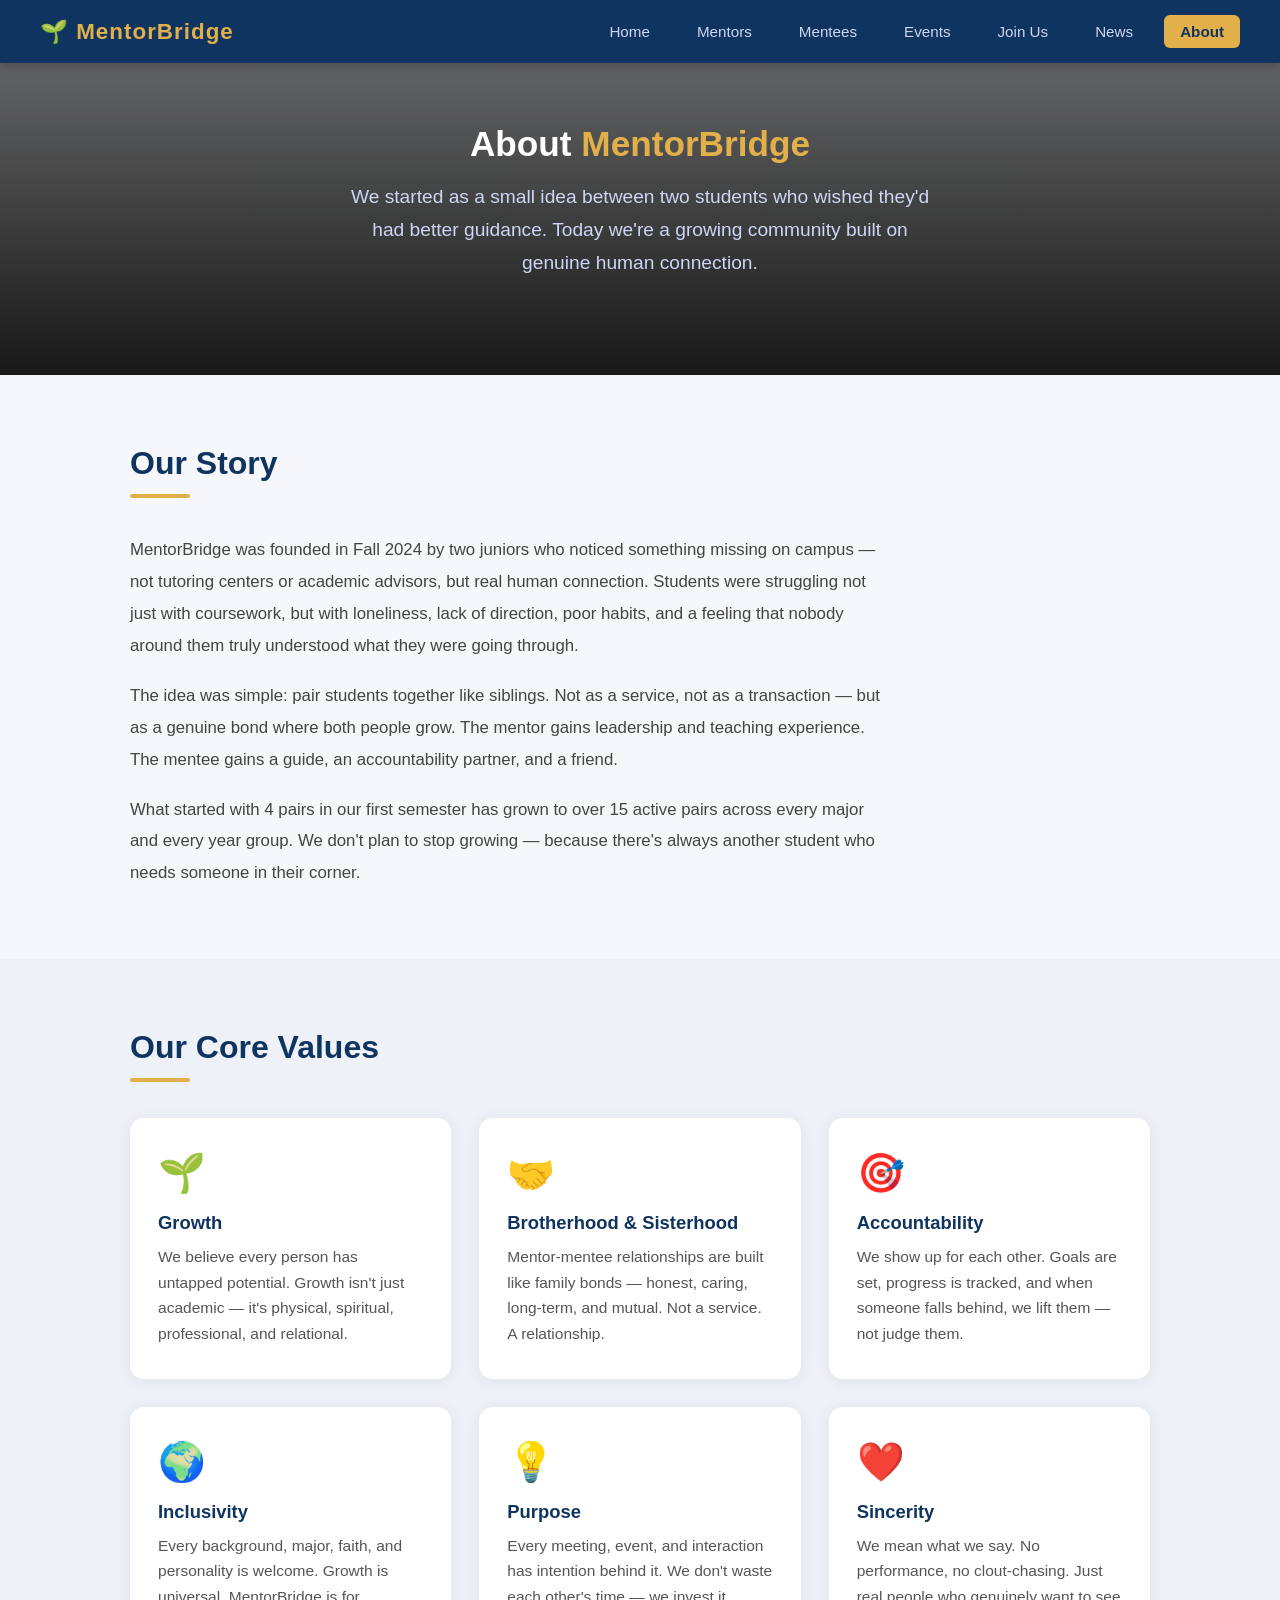
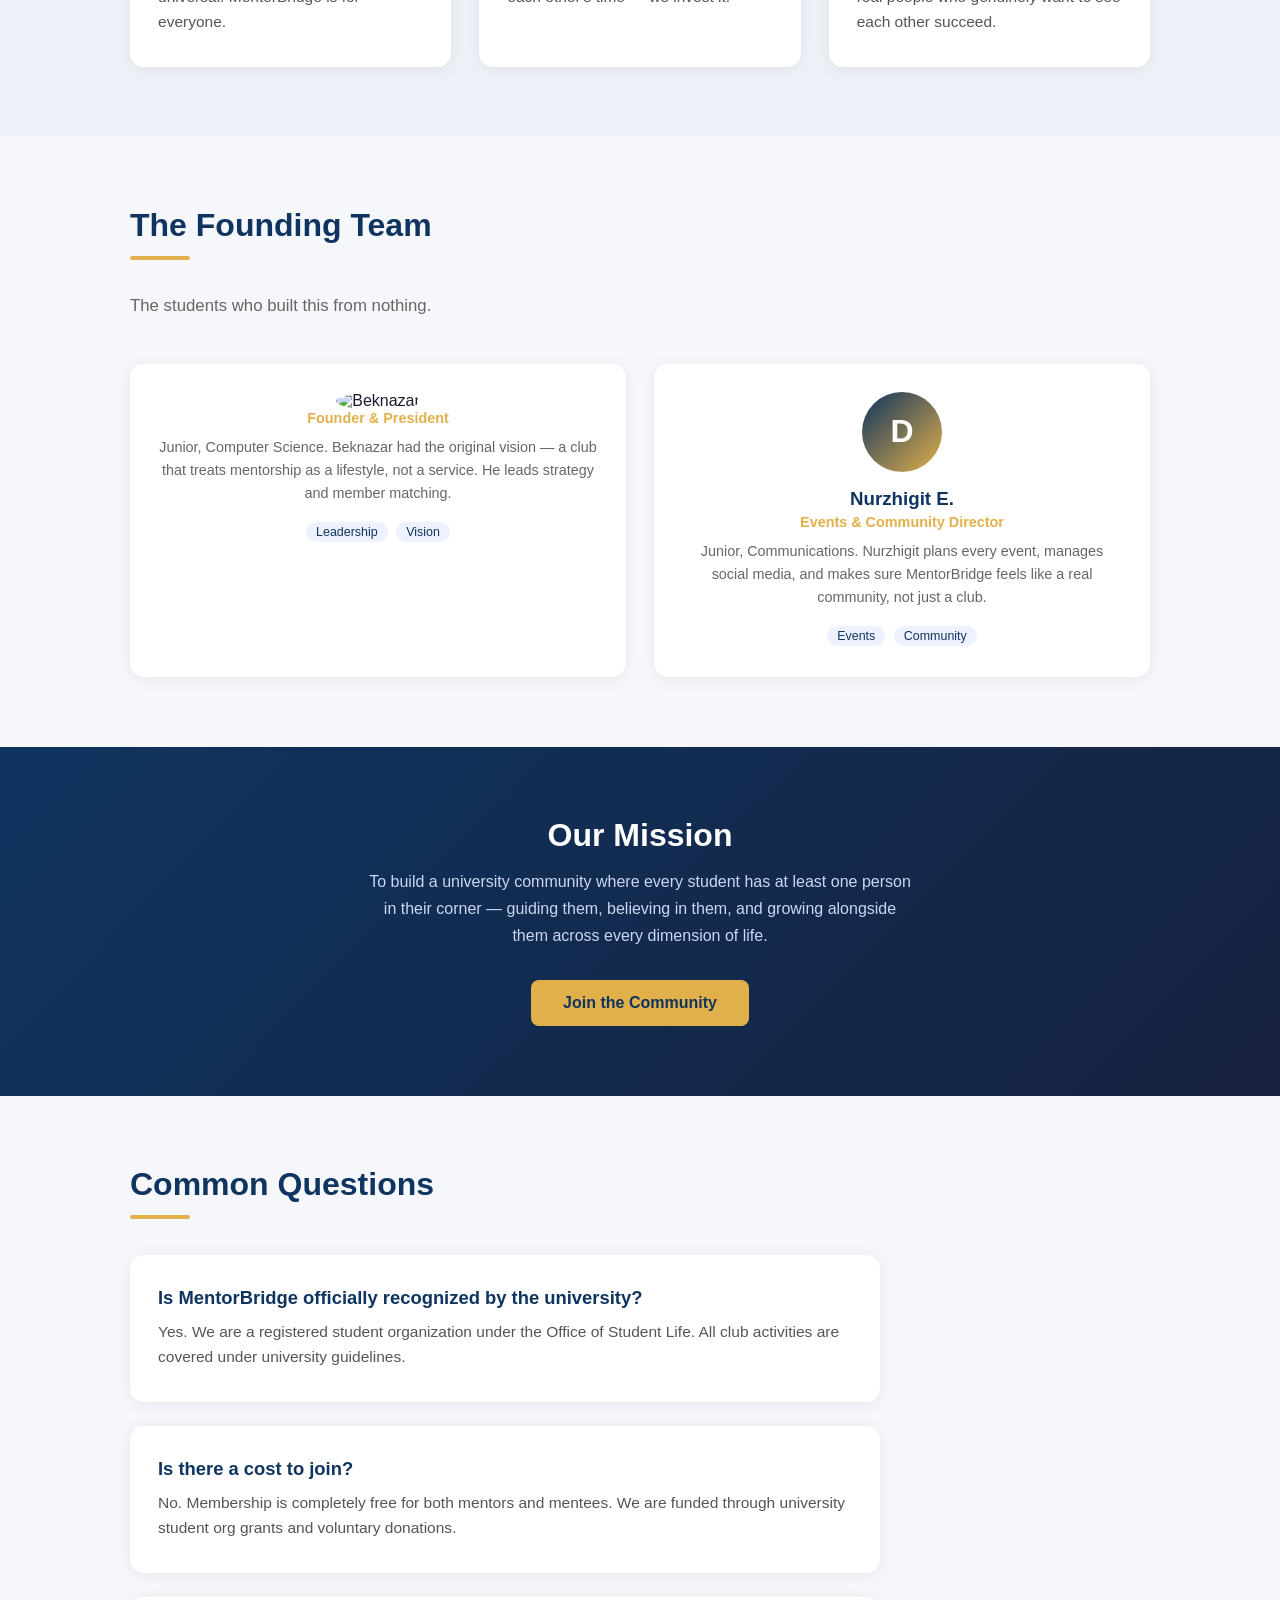
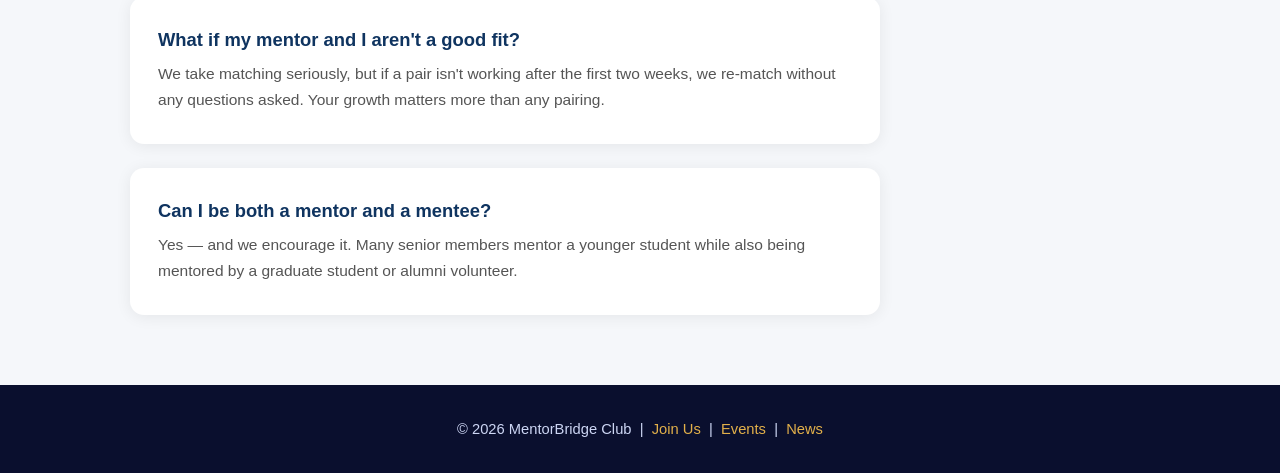
==== about.html @ be33f806 "Add files via upload" ====
<!DOCTYPE html>
<html lang="en">
<head>
  <meta charset="UTF-8">
  <meta name="viewport" content="width=device-width, initial-scale=1.0">
  <title>About Us — MentorBridge</title>
  <link rel="stylesheet" href="styles.css">
</head>
<body>

 <nav>
  <a href="index.html" class="nav-logo">🌱 MentorBridge</a>

  <button class="menu-toggle" onclick="toggleMenu()">☰</button>

  <ul class="nav-links" id="navLinks">
    <li><a href="index.html">Home</a></li>
    <li><a href="mentors.html">Mentors</a></li>
    <li><a href="mentees.html">Mentees</a></li>
    <li><a href="events.html">Events</a></li>
    <li><a href="membership.html">Join Us</a></li>
    <li><a href="news.html">News</a></li>
    <li><a href="about.html" class="active">About</a></li>
  </ul>
</nav>

  <!-- HERO -->
  <section class="hero" style="padding: 60px 20px;">
    <h1 style="font-size:2.2rem;">About <span>MentorBridge</span></h1>
    <p>We started as a small idea between two students who wished they'd had better guidance. Today we're a growing community built on genuine human connection.</p>
  </section>

  <!-- OUR STORY -->
   <div class="section">
      <h2 class="section-title">Our Story</h2>
    <div class="divider"></div>
    <div style="max-width:750px; line-height:1.9; color:#444; font-size:1.05rem;">
      <p style="margin-bottom:18px;">MentorBridge was founded in Fall 2024 by two juniors who noticed something missing on campus — not tutoring centers or academic advisors, but real human connection. Students were struggling not just with coursework, but with loneliness, lack of direction, poor habits, and a feeling that nobody around them truly understood what they were going through.</p>
      <p style="margin-bottom:18px;">The idea was simple: pair students together like siblings. Not as a service, not as a transaction — but as a genuine bond where both people grow. The mentor gains leadership and teaching experience. The mentee gains a guide, an accountability partner, and a friend.</p>
      <p>What started with 4 pairs in our first semester has grown to over 15 active pairs across every major and every year group. We don't plan to stop growing — because there's always another student who needs someone in their corner.</p>
    </div>
  </div>

  <!-- VALUES -->
  <div class="bg-gray" style="padding: 70px 0;">
    <div class="section" style="padding-top:0; padding-bottom:0;">
      <h2 class="section-title">Our Core Values</h2>
      <div class="divider"></div>
      <div class="cards-grid">
        <div class="card"><div class="card-icon">🌱</div><h3>Growth</h3><p>We believe every person has untapped potential. Growth isn't just academic — it's physical, spiritual, professional, and relational.</p></div>
        <div class="card"><div class="card-icon">🤝</div><h3>Brotherhood & Sisterhood</h3><p>Mentor-mentee relationships are built like family bonds — honest, caring, long-term, and mutual. Not a service. A relationship.</p></div>
        <div class="card"><div class="card-icon">🎯</div><h3>Accountability</h3><p>We show up for each other. Goals are set, progress is tracked, and when someone falls behind, we lift them — not judge them.</p></div>
        <div class="card"><div class="card-icon">🌍</div><h3>Inclusivity</h3><p>Every background, major, faith, and personality is welcome. Growth is universal. MentorBridge is for everyone.</p></div>
        <div class="card"><div class="card-icon">💡</div><h3>Purpose</h3><p>Every meeting, event, and interaction has intention behind it. We don't waste each other's time — we invest it.</p></div>
        <div class="card"><div class="card-icon">❤️</div><h3>Sincerity</h3><p>We mean what we say. No performance, no clout-chasing. Just real people who genuinely want to see each other succeed.</p></div>
      </div>
    </div>
  </div>

  <!-- FOUNDING TEAM -->
  <div class="section">
    <h2 class="section-title">The Founding Team</h2>
    <div class="divider"></div>
    <p class="section-subtitle">The students who built this from nothing.</p>
    <div class="cards-grid">

      <div class="person-card">
        <img src="images/beknazar.jpg" alt="Beknazar" class="avatar-img">
        <div class="role">Founder & President</div>
        <p>Junior, Computer Science. Beknazar had the original vision — a club that treats mentorship as a lifestyle, not a service. He leads strategy and member matching.</p>
        <div style="margin-top:14px;">
          <span class="tag">Leadership</span>
          <span class="tag">Vision</span>
        </div>
      </div>


      <div class="person-card">
        <div class="avatar" style="background: linear-gradient(135deg, #0f3460, #e2b04a);">D</div>
        <h3>Nurzhigit E.</h3>
        <div class="role">Events & Community Director</div>
        <p>Junior, Communications. Nurzhigit plans every event, manages social media, and makes sure MentorBridge feels like a real community, not just a club.</p>
        <div style="margin-top:14px;">
          <span class="tag">Events</span>
          <span class="tag">Community</span>
        </div>
      </div>

    </div>
  </div>

  <!-- MISSION STATEMENT BAND -->
  <div class="highlight-band">
    <h2>Our Mission</h2>
    <p>To build a university community where every student has at least one person in their corner — guiding them, believing in them, and growing alongside them across every dimension of life.</p>
    <a href="membership.html" class="btn btn-primary">Join the Community</a>
  </div>

  <!-- FAQ -->
  <div class="section">
    <h2 class="section-title">Common Questions</h2>
    <div class="divider"></div>
    <div style="max-width:750px; display:flex; flex-direction:column; gap:24px;">

      <div class="card">
        <h3>Is MentorBridge officially recognized by the university?</h3>
        <p style="margin-top:8px;">Yes. We are a registered student organization under the Office of Student Life. All club activities are covered under university guidelines.</p>
      </div>

      <div class="card">
        <h3>Is there a cost to join?</h3>
        <p style="margin-top:8px;">No. Membership is completely free for both mentors and mentees. We are funded through university student org grants and voluntary donations.</p>
      </div>

      <div class="card">
        <h3>What if my mentor and I aren't a good fit?</h3>
        <p style="margin-top:8px;">We take matching seriously, but if a pair isn't working after the first two weeks, we re-match without any questions asked. Your growth matters more than any pairing.</p>
      </div>

      <div class="card">
        <h3>Can I be both a mentor and a mentee?</h3>
        <p style="margin-top:8px;">Yes — and we encourage it. Many senior members mentor a younger student while also being mentored by a graduate student or alumni volunteer.</p>
      </div>

    </div>
  </div>

  <footer>
    <p>© 2026 MentorBridge Club &nbsp;|&nbsp; <a href="membership.html">Join Us</a> &nbsp;|&nbsp; <a href="events.html">Events</a> &nbsp;|&nbsp; <a href="news.html">News</a></p>
  </footer>


<script>
function toggleMenu() {
  const menu = document.getElementById("navLinks");
  menu.style.display = (menu.style.display === "flex") ? "none" : "flex";
}
</script>
</body>
</html>
---- styles.css ----
/* ── RESET & BASE ────────────────────────────────── */
* { margin: 0; padding: 0; box-sizing: border-box; }

body {
  font-family: 'Segoe UI', Arial, sans-serif;
  background: #f5f7fa;
  color: #1a1a2e;
}

/* ── NAVIGATION ──────────────────────────────────── */
nav {
  background: #0f3460;
  display: flex;
  justify-content: space-between;
  align-items: center;
  padding: 0 40px;
  position: sticky;
  top: 0;
  z-index: 100;
  box-shadow: 0 2px 10px rgba(0,0,0,0.3);
}

.nav-logo {
  color: #e2b04a;
  font-size: 1.4rem;
  font-weight: 700;
  text-decoration: none;
  padding: 18px 0;
  letter-spacing: 1px;
}

.nav-links {
  display: flex;
  list-style: none;
  gap: 6px;
}

.nav-links a {
  color: #cdd6f4;
  text-decoration: none;
  padding: 8px 16px;
  border-radius: 6px;
  font-size: 0.95rem;
  transition: background 0.2s, color 0.2s;
}

.nav-links a:hover,
.nav-links a.active {
  background: #e2b04a;
  color: #0f3460;
  font-weight: 600;
}

/* ── HERO SECTION ────────────────────────────────── */
.hero {
    background: 
        linear-gradient(rgba(0,0,0,0.6), rgba(0,0,0,0.9)),
        url("images/univer.jpg");
    background-size: cover;
    background-position: top center;
    background-repeat: no-repeat;

    color: white;
    text-align: center;
    padding: 100px 20px;
}

.hero h1 {
  font-size: 3rem;
  font-weight: 800;
  margin-bottom: 16px;
  line-height: 1.2;
}

.hero h1 span { color: #e2b04a; }

.hero p {
  font-size: 1.2rem;
  color: #cdd6f4;
  max-width: 600px;
  margin: 0 auto 36px;
  line-height: 1.7;
}

.hero-buttons {
  display: flex;
  gap: 16px;
  justify-content: center;
  flex-wrap: wrap;
}

/* ── BUTTONS ─────────────────────────────────────── */
.btn {
  padding: 14px 32px;
  border-radius: 8px;
  font-size: 1rem;
  font-weight: 600;
  text-decoration: none;
  cursor: pointer;
  border: none;
  transition: transform 0.15s, box-shadow 0.15s;
  display: inline-block;
}

.btn:hover { transform: translateY(-2px); box-shadow: 0 6px 20px rgba(0,0,0,0.2); }

.btn-primary   { background: #e2b04a; color: #0f3460; }
.btn-secondary { background: transparent; color: white; border: 2px solid white; }
.btn-secondary:hover { background: white; color: #0f3460; }

/* ── SECTION WRAPPER ─────────────────────────────── */
.section {
  padding: 70px 40px;
  max-width: 1100px;
  margin: 0 auto;
}

.section-title {
  font-size: 2rem;
  font-weight: 700;
  color: #0f3460;
  margin-bottom: 10px;
}

.section-subtitle {
  color: #666;
  font-size: 1.05rem;
  margin-bottom: 48px;
}

.divider {
  width: 60px;
  height: 4px;
  background: #e2b04a;
  margin: 12px 0 36px;
  border-radius: 2px;
}

/* ── CARDS ───────────────────────────────────────── */
.cards-grid {
  display: grid;
  grid-template-columns: repeat(auto-fit, minmax(280px, 1fr));
  gap: 28px;
}

.card {
  background: white;
  border-radius: 14px;
  padding: 32px 28px;
  box-shadow: 0 2px 16px rgba(0,0,0,0.07);
  transition: transform 0.2s, box-shadow 0.2s;
}

.card:hover { transform: translateY(-4px); box-shadow: 0 8px 30px rgba(0,0,0,0.12); }

.card-icon {
  font-size: 2.4rem;
  margin-bottom: 16px;
}

.card h3 {
  font-size: 1.15rem;
  color: #0f3460;
  margin-bottom: 10px;
  font-weight: 700;
}

.card p { color: #555; line-height: 1.65; font-size: 0.97rem; }

/* ── PERSON CARD (mentors/mentees page) ──────────── */
.person-card {
  background: white;
  border-radius: 14px;
  padding: 28px;
  box-shadow: 0 2px 16px rgba(0,0,0,0.07);
  text-align: center;
  transition: transform 0.2s;
}

.person-card:hover { transform: translateY(-4px); }

.avatar {
  width: 80px;
  height: 80px;
  border-radius: 50%;
  background: linear-gradient(135deg, #0f3460, #e2b04a);
  margin: 0 auto 16px;
  display: flex;
  align-items: center;
  justify-content: center;
  font-size: 2rem;
  color: white;
  font-weight: 700;
}

.person-card h3 { color: #0f3460; margin-bottom: 4px; font-weight: 700; }
.person-card .role { color: #e2b04a; font-size: 0.9rem; font-weight: 600; margin-bottom: 10px; }
.person-card p { color: #666; font-size: 0.9rem; line-height: 1.6; }

.tag {
  display: inline-block;
  background: #eef2ff;
  color: #0f3460;
  font-size: 0.78rem;
  padding: 3px 10px;
  border-radius: 20px;
  margin: 3px 2px;
  font-weight: 500;
}

/* ── EVENT CARD ──────────────────────────────────── */
.event-card {
  background: white;
  border-radius: 14px;
  padding: 28px 32px;
  box-shadow: 0 2px 16px rgba(0,0,0,0.07);
  display: flex;
  gap: 28px;
  align-items: flex-start;
  transition: transform 0.2s;
}

.event-card:hover { transform: translateY(-3px); }

.event-date {
  background: #0f3460;
  color: white;
  border-radius: 10px;
  padding: 10px 18px;
  text-align: center;
  min-width: 64px;
  flex-shrink: 0;
}

.event-date .month { font-size: 0.78rem; text-transform: uppercase; letter-spacing: 1px; color: #e2b04a; }
.event-date .day   { font-size: 2rem; font-weight: 800; line-height: 1; }

.event-info h3 { color: #0f3460; font-size: 1.1rem; margin-bottom: 6px; }
.event-info p  { color: #666; font-size: 0.93rem; line-height: 1.6; margin-bottom: 10px; }
.event-meta    { font-size: 0.85rem; color: #888; }

/* ── EVENTS GRID ─────────────────────────────────── */
.events-grid { display: flex; flex-direction: column; gap: 20px; }

/* ── NEWS CARD ───────────────────────────────────── */
.news-card {
  background: white;
  border-radius: 14px;
  overflow: hidden;
  box-shadow: 0 2px 16px rgba(0,0,0,0.07);
  transition: transform 0.2s;
}

.news-card:hover { transform: translateY(-4px); }

.news-banner {
  height: 140px;
  display: flex;
  align-items: center;
  justify-content: center;
  font-size: 3rem;
}

.news-body { padding: 22px; }
.news-body .date  { font-size: 0.82rem; color: #e2b04a; font-weight: 600; margin-bottom: 8px; }
.news-body h3     { color: #0f3460; margin-bottom: 8px; font-size: 1.05rem; }
.news-body p      { color: #666; font-size: 0.92rem; line-height: 1.65; }

/* ── MEMBERSHIP PAGE ─────────────────────────────── */
.membership-grid {
  display: grid;
  grid-template-columns: 1fr 1fr;
  gap: 32px;
  margin-bottom: 60px;
}

.membership-box {
  border-radius: 14px;
  padding: 36px;
  color: white;
}

.membership-box.mentor { background: linear-gradient(135deg, #0f3460, #16213e); }
.membership-box.mentee { background: linear-gradient(135deg, #7b2d8b, #4a1060); }

.membership-box h2 { font-size: 1.6rem; margin-bottom: 12px; }
.membership-box p  { opacity: 0.85; line-height: 1.7; margin-bottom: 20px; }

.membership-box ul { list-style: none; margin-bottom: 24px; }
.membership-box ul li { padding: 6px 0; opacity: 0.9; }
.membership-box ul li::before { content: "✓  "; color: #e2b04a; font-weight: bold; }

/* ── FORM ────────────────────────────────────────── */
.form-section {
  background: white;
  border-radius: 14px;
  padding: 40px;
  box-shadow: 0 2px 16px rgba(0,0,0,0.07);
  max-width: 680px;
  margin: 0 auto;
}

.form-section h2 { color: #0f3460; margin-bottom: 24px; font-size: 1.5rem; }

.form-group { margin-bottom: 20px; }
.form-group label { display: block; margin-bottom: 6px; font-weight: 600; color: #333; font-size: 0.95rem; }
.form-group input,
.form-group select,
.form-group textarea {
  width: 100%;
  padding: 12px 16px;
  border: 2px solid #e0e0e0;
  border-radius: 8px;
  font-size: 1rem;
  font-family: inherit;
  transition: border-color 0.2s;
  outline: none;
}

.form-group input:focus,
.form-group select:focus,
.form-group textarea:focus { border-color: #0f3460; }

.form-group textarea { height: 120px; resize: vertical; }

/* ── HIGHLIGHT BAND ──────────────────────────────── */
.highlight-band {
  background: linear-gradient(135deg, #0f3460, #16213e);
  color: white;
  padding: 70px 40px;
  text-align: center;
}

.highlight-band h2 { font-size: 2rem; margin-bottom: 14px; }
.highlight-band p  { color: #cdd6f4; max-width: 550px; margin: 0 auto 30px; line-height: 1.7; }

/* ── STATS BAR ───────────────────────────────────── */
.stats-bar {
  background: #e2b04a;
  display: flex;
  justify-content: center;
  gap: 60px;
  padding: 36px 40px;
  flex-wrap: wrap;
}

.stat { text-align: center; }
.stat .number { font-size: 2.2rem; font-weight: 800; color: #0f3460; }
.stat .label  { font-size: 0.9rem; color: #333; font-weight: 500; margin-top: 4px; }

/* ── FOOTER ──────────────────────────────────────── */
footer {
  background: #0a0f2e;
  color: #cdd6f4;
  text-align: center;
  padding: 36px 20px;
  font-size: 0.92rem;
}

footer a { color: #e2b04a; text-decoration: none; }

/* ── SCHEDULE TABLE ──────────────────────────────── */
.schedule-table {
  width: 100%;
  border-collapse: collapse;
  background: white;
  border-radius: 14px;
  overflow: hidden;
  box-shadow: 0 2px 16px rgba(0,0,0,0.07);
  font-size: 0.95rem;
}

.schedule-table thead {
  background: #0f3460;
  color: white;
}

.schedule-table th {
  padding: 14px 20px;
  text-align: left;
  font-weight: 600;
  letter-spacing: 0.5px;
  font-size: 0.88rem;
  text-transform: uppercase;
}

.schedule-table td {
  padding: 14px 20px;
  border-bottom: 1px solid #eef1f8;
  color: #444;
}

.schedule-table tbody tr:last-child td { border-bottom: none; }
.schedule-table tbody tr:hover { background: #f8f9ff; }

.badge {
  display: inline-block;
  padding: 3px 12px;
  border-radius: 20px;
  font-size: 0.78rem;
  font-weight: 600;
}

.badge.open    { background: #d1fae5; color: #065f46; }
.badge.members { background: #e0e7ff; color: #3730a3; }

.bg-gray { background: #eef1f8; }

.avatar-img {
    width: 80px;
    height: 80px;
    border-radius: 50%;
    object-fit: cover;
}

.menu-toggle {
  display: none;
  font-size: 24px;
  background: none;
  border: none;
  color: white;
}

/* desktop */
.nav-links {
  display: flex;
  list-style: none;
  gap: 15px;
}

/* mobile */
@media (max-width: 768px) {

  .menu-toggle {
    display: block;
  }

  .nav-links {
    display: none;
    flex-direction: column;
    background: #0f3460;
    position: absolute;
    top: 60px;
    left: 0;
    width: 100%;
    padding: 20px;
  }

}
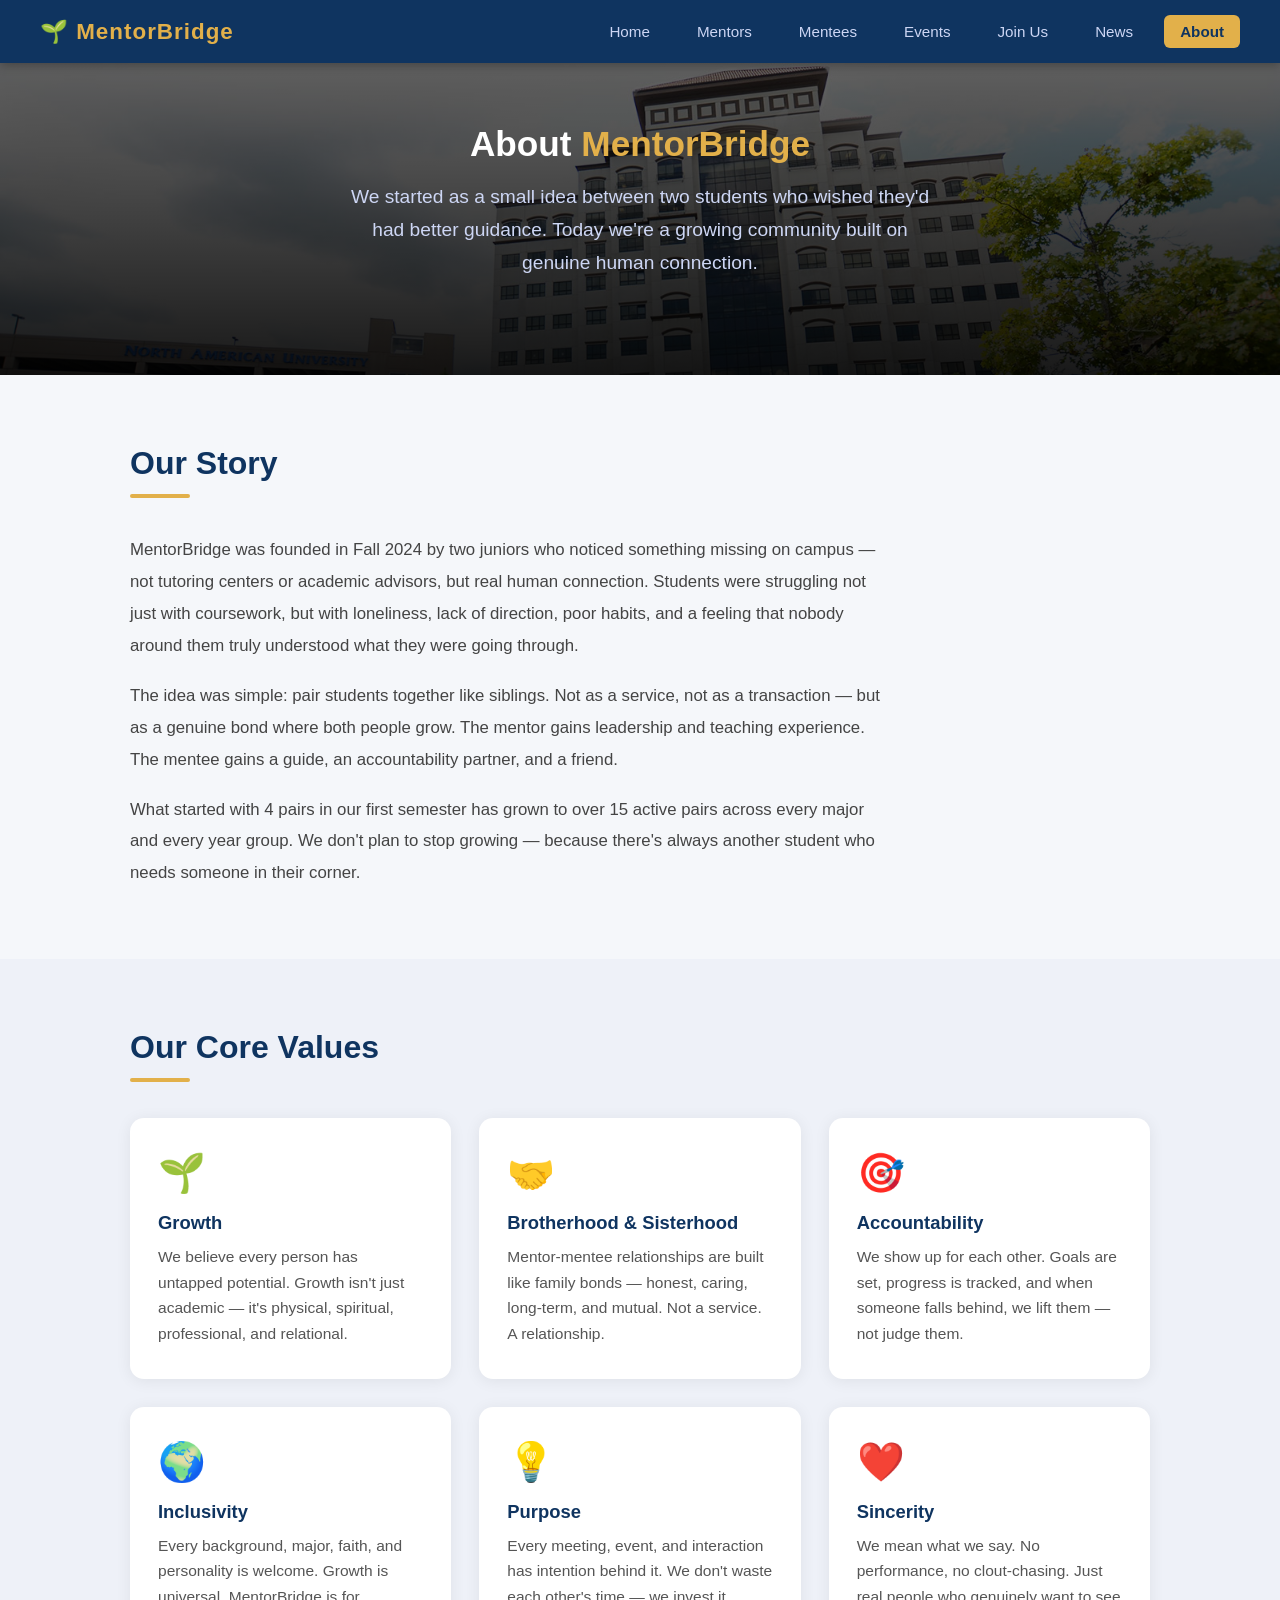
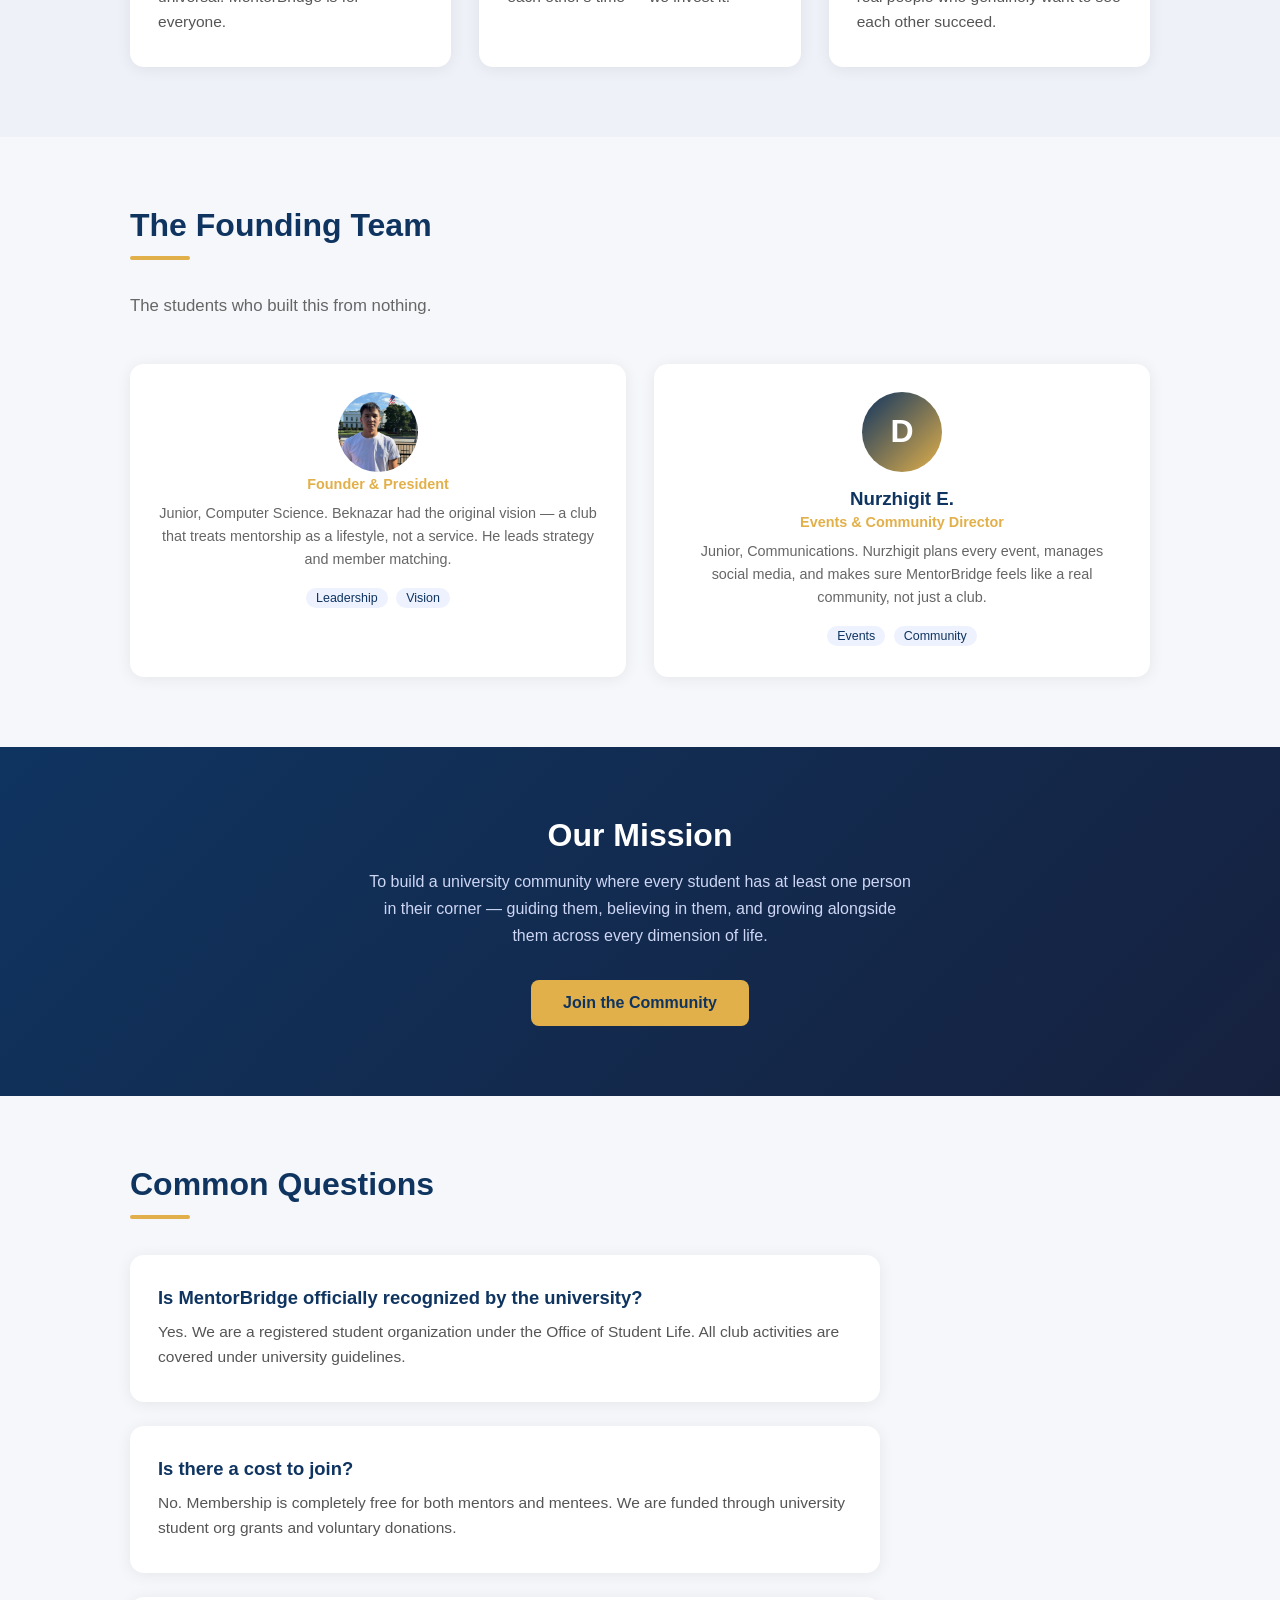
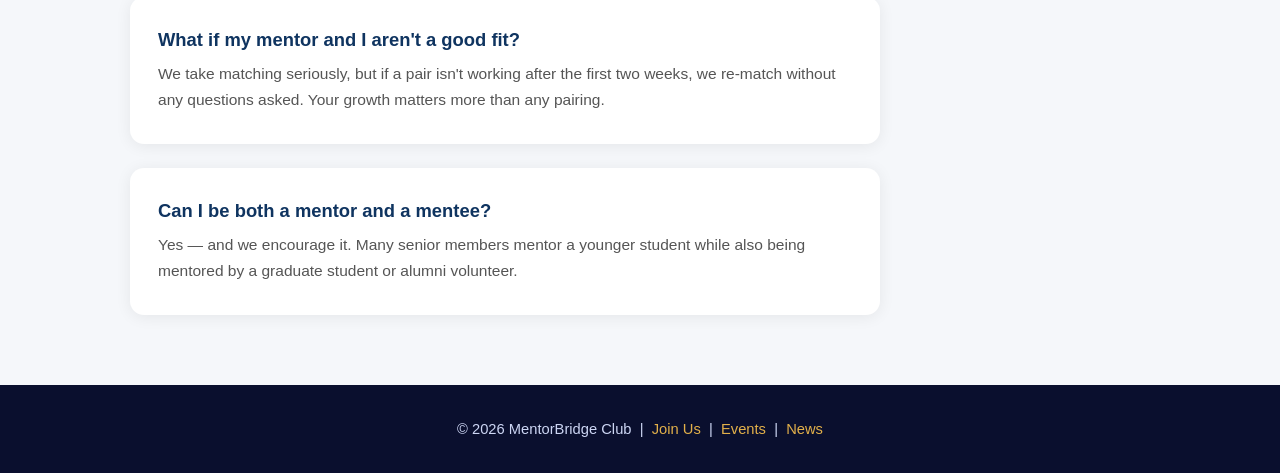
==== commit 9cf0a067: "Update about.html" ====
--- a/about.html
+++ b/about.html
@@ -65,7 +65,7 @@
     <div class="cards-grid">
 
       <div class="person-card">
-        <img src="images/beknazar.jpg" alt="Beknazar" class="avatar-img">
+        <img src="beknazar.jpg" alt="Beknazar" class="avatar-img">
         <div class="role">Founder & President</div>
         <p>Junior, Computer Science. Beknazar had the original vision — a club that treats mentorship as a lifestyle, not a service. He leads strategy and member matching.</p>
         <div style="margin-top:14px;">
@@ -137,4 +137,4 @@
 }
 </script>
 </body>
-</html>+</html>
--- a/styles.css
+++ b/styles.css
@@ -55,7 +55,7 @@
 .hero {
     background: 
         linear-gradient(rgba(0,0,0,0.6), rgba(0,0,0,0.9)),
-        url("images/univer.jpg");
+        url("univer.jpg");
     background-size: cover;
     background-position: top center;
     background-repeat: no-repeat;
@@ -446,4 +446,4 @@
     padding: 20px;
   }
 
-}+}
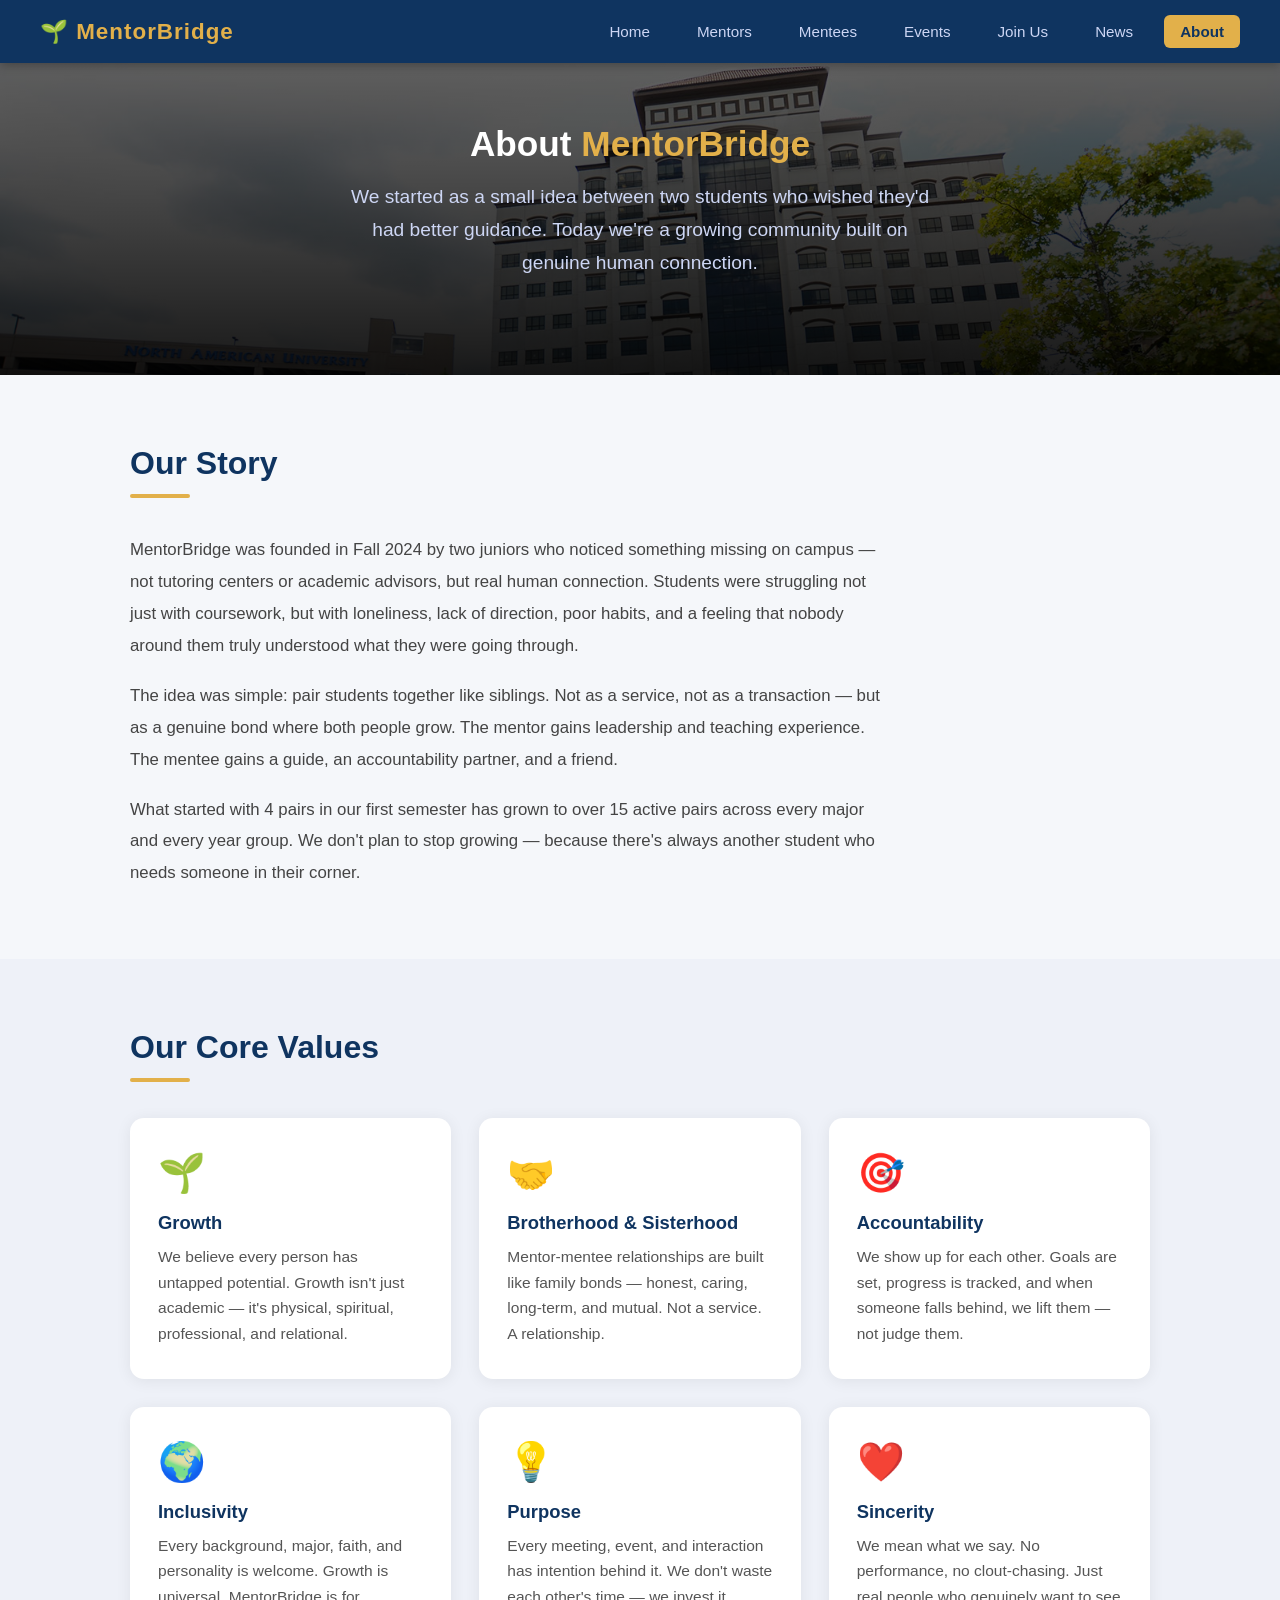
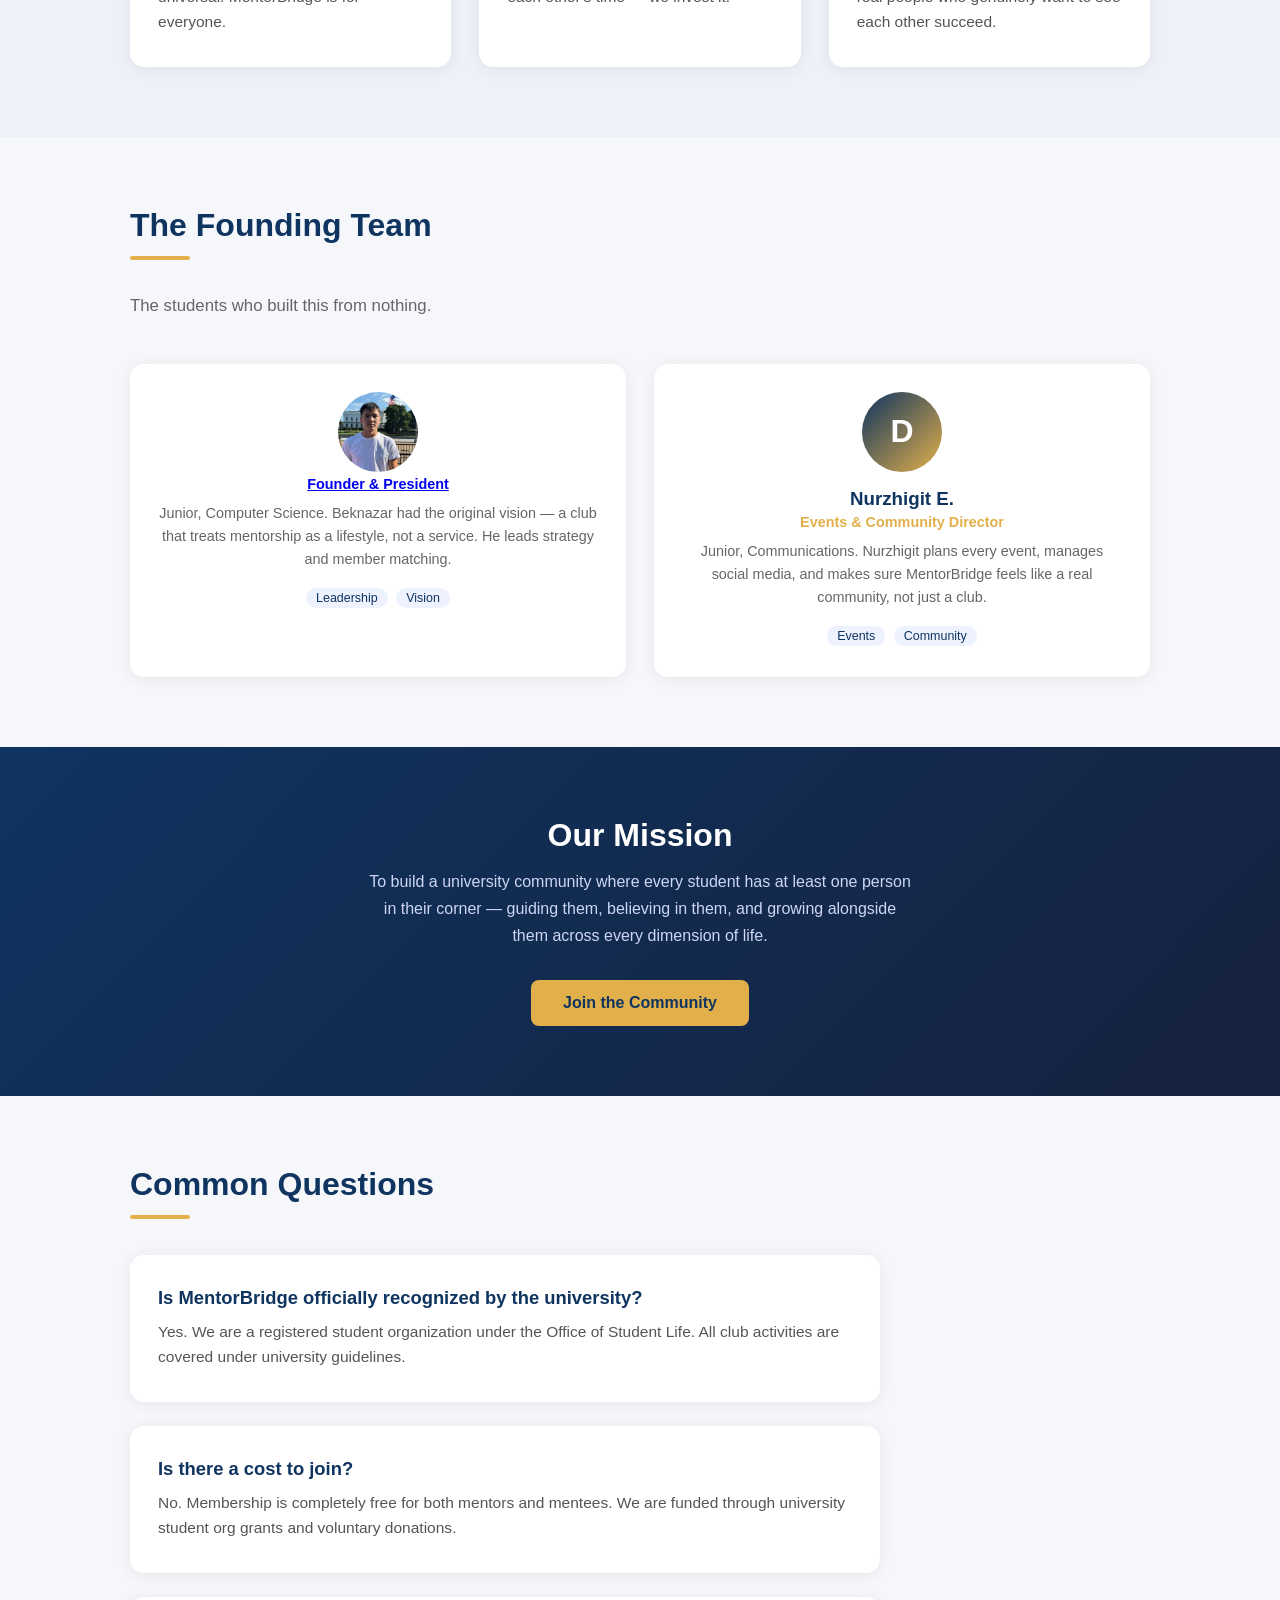
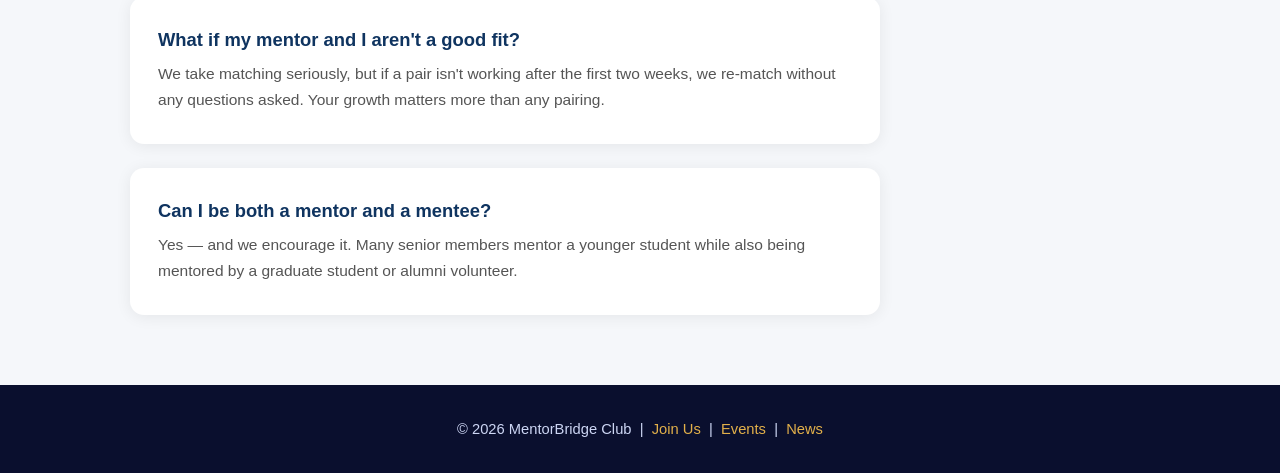
==== commit 06cb7bde: "Update about.html" ====
--- a/about.html
+++ b/about.html
@@ -66,7 +66,7 @@
 
       <div class="person-card">
         <img src="beknazar.jpg" alt="Beknazar" class="avatar-img">
-        <div class="role">Founder & President</div>
+        <div class="role"><a href="admin.html">Founder & President</a></div>
         <p>Junior, Computer Science. Beknazar had the original vision — a club that treats mentorship as a lifestyle, not a service. He leads strategy and member matching.</p>
         <div style="margin-top:14px;">
           <span class="tag">Leadership</span>
